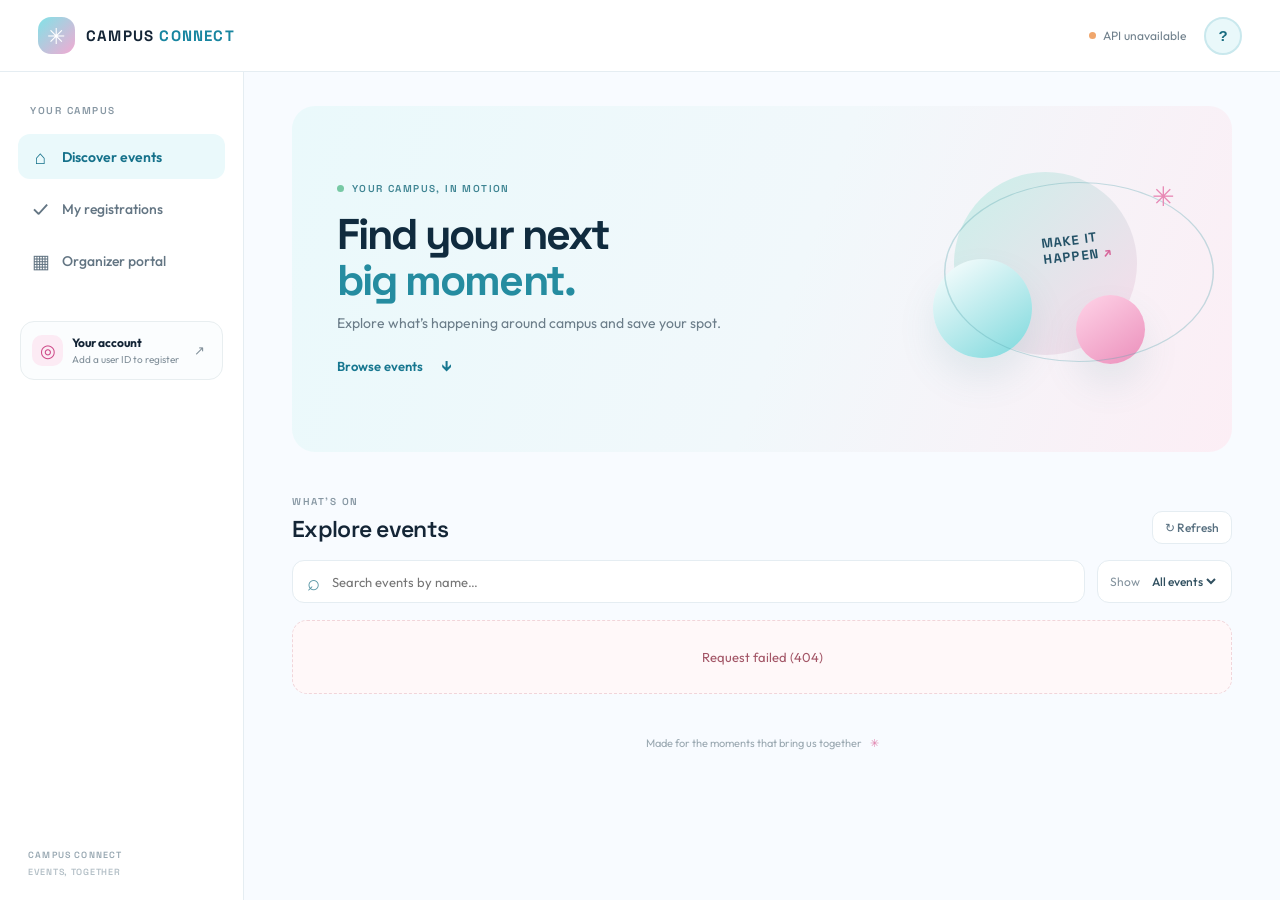
==== public/index.html @ f4934c59 "Prepare Campus Connect for Vercel" ====
<!doctype html>
<html lang="en">
<head>
  <meta charset="utf-8">
  <meta name="viewport" content="width=device-width,initial-scale=1">
  <meta name="theme-color" content="#f8fbff">
  <title>Campus Connect</title>
  <link rel="preconnect" href="https://fonts.googleapis.com">
  <link href="https://fonts.googleapis.com/css2?family=Outfit:wght@400;500;600;700&family=Space+Grotesk:wght@500;600;700&display=swap" rel="stylesheet">
  <link rel="stylesheet" href="./styles.css">
  <script defer src="./config.js"></script>
  <script defer src="./app.js"></script>
</head>
<body>
  <header class="topbar"><a class="brand" href="#discover" aria-label="Campus Connect home"><span class="brand-mark">✳</span><span>CAMPUS <b>CONNECT</b></span></a><div class="top-actions"><span id="connection" class="connection"><i></i> Connecting</span><button id="identity-button" class="avatar" title="Set your user ID">?</button></div></header>
  <aside class="sidebar"><div><p class="eyebrow">YOUR CAMPUS</p><nav aria-label="Main navigation"><a href="#discover" data-view="discover" class="nav-link active"><span>⌂</span> Discover events</a><a href="#registered" data-view="registered" class="nav-link"><span>✓</span> My registrations</a><a href="#organizer" data-view="organizer" class="nav-link"><span>▦</span> Organizer portal</a></nav><div class="identity-card"><span class="identity-icon">◎</span><div><strong>Your account</strong><small id="identity-label">Add a user ID to register</small></div><button id="edit-identity" aria-label="Set user ID">↗</button></div></div><div class="side-foot">CAMPUS CONNECT <span>EVENTS, TOGETHER</span></div></aside>
  <main class="main"><div class="content">
    <section id="view-discover" class="view">
      <div class="hero"><div class="hero-copy"><span class="kicker"><i></i> YOUR CAMPUS, IN MOTION</span><h1>Find your next<br><em>big moment.</em></h1><p>Explore what’s happening around campus and save your spot.</p><a class="hero-link" href="#event-list">Browse events <span>↓</span></a></div><div class="hero-art" aria-hidden="true"><div class="sun"></div><div class="orb orb-one"></div><div class="orb orb-two"></div><div class="art-note">MAKE IT<br>HAPPEN <b>↗</b></div><div class="art-line"></div><span class="art-star">✳</span></div></div>
      <div class="section-heading" id="event-list"><div><span class="eyebrow">WHAT’S ON</span><h2>Explore events</h2></div><button class="quiet-button" id="refresh-events">↻ <span>Refresh</span></button></div>
      <div class="toolbar"><label class="search"><span>⌕</span><input id="search" type="search" placeholder="Search events by name…" aria-label="Search events"></label><label class="filter"><span>Show</span><select id="status-filter"><option value="">All events</option><option value="open">Open</option><option value="active">Active</option><option value="published">Published</option></select></label></div>
      <div id="events" class="event-grid" aria-live="polite"></div>
    </section>
    <section id="view-registered" class="view hidden"><div class="page-heading"><span class="eyebrow">YOUR CAMPUS JOURNEY</span><h1>My registrations</h1><p>Events you’ve signed up for, all in one place.</p></div><div id="registrations" class="stack" aria-live="polite"></div></section>
    <section id="view-organizer" class="view hidden"><div class="page-heading"><span class="eyebrow">ORGANIZER TOOLS</span><h1>Attendee lookup</h1><p>Choose one of your events to view its registered attendees.</p></div><div class="panel organizer-panel"><label>Organizer ID<input id="organizer-id" placeholder="Organizer UUID" autocomplete="off"></label><label>Event<select id="organizer-event"><option value="">Load events first</option></select></label><button class="button primary" id="load-attendees">View attendees <span>→</span></button></div><div id="attendees" class="stack" aria-live="polite"></div><p class="hint">The API checks that this ID belongs to the selected event’s organizer.</p></section>
    <footer>Made for the moments that bring us together <span>✳</span></footer>
  </div></main>
  <dialog id="identity-dialog"><form method="dialog" id="identity-form"><button class="dialog-close" value="cancel" aria-label="Close">×</button><span class="eyebrow">CAMPUS CONNECT</span><h2>Set your account ID</h2><p>Use the UUID for your user record. The API uses it to create and find registrations.</p><label>User ID<input id="user-id" placeholder="xxxxxxxx-xxxx-xxxx-xxxx-xxxxxxxxxxxx" autocomplete="off" required></label><div class="dialog-actions"><button class="button secondary" value="cancel">Cancel</button><button class="button primary" id="save-identity" value="default">Save ID <span>→</span></button></div></form></dialog>
  <div id="toast" class="toast" role="status" aria-live="polite"></div>
</body>
</html>
---- public/styles.css ----
:root{font-family:Outfit, sans-serif;color:#142536;background:#f8fbff;font-synthesis:none;--ink:#142536;--muted:#70808c;--cyan:#72d8e7;--pink:#f39bc6;--line:#e5edf2;--surface:#fff;--navy:#112638}*{box-sizing:border-box}body{margin:0;min-height:100vh}.topbar{height:72px;background:#ffffffed;backdrop-filter:blur(16px);border-bottom:1px solid var(--line);display:flex;align-items:center;justify-content:space-between;padding:0 38px;position:sticky;top:0;z-index:5}.brand{display:flex;align-items:center;gap:11px;color:var(--ink);font:700 15px 'Space Grotesk',sans-serif;letter-spacing:.08em;text-decoration:none}.brand b{color:#1885a0}.brand-mark{display:grid;place-items:center;width:37px;height:37px;border-radius:13px;background:linear-gradient(135deg,#81e3e7,#f3a9d2);color:white;font-size:22px}.top-actions{display:flex;align-items:center;gap:18px}.connection{font-size:12px;color:var(--muted);display:flex;align-items:center;gap:7px}.connection i,.kicker i{width:7px;height:7px;background:#77c9a4;border-radius:50%}.connection.offline i{background:#f0a66c}.avatar{border:2px solid #c9e8ed;background:#e9f8fa;color:#176c80;border-radius:50%;width:38px;height:38px;font-weight:700;font-size:15px;cursor:pointer}.sidebar{position:fixed;left:0;top:72px;bottom:0;width:244px;background:#fff;border-right:1px solid var(--line);padding:32px 18px 22px;display:flex;flex-direction:column;justify-content:space-between}.eyebrow{font:600 10px 'Space Grotesk',sans-serif;letter-spacing:.15em;color:#8797a3}.sidebar .eyebrow{padding:0 12px;margin:0 0 17px}.sidebar nav{display:grid;gap:7px}.nav-link{height:45px;padding:0 13px;border-radius:12px;color:#637583;display:flex;align-items:center;gap:12px;text-decoration:none;font-size:14px;font-weight:500}.nav-link span{font-size:19px;width:19px;text-align:center}.nav-link:hover,.nav-link.active{background:#eaf9fb;color:#16728b}.nav-link.active{font-weight:600}.identity-card{margin:38px 2px 0;padding:13px 11px;border:1px solid #e8eef0;background:#fbfdfe;border-radius:14px;display:flex;align-items:center;gap:9px}.identity-icon{width:31px;height:31px;border-radius:10px;background:#fcebf4;color:#ce4b89;display:grid;place-items:center;font-size:18px}.identity-card strong,.identity-card small{display:block}.identity-card strong{font-size:12px}.identity-card small{margin-top:3px;color:#82909a;font-size:10px;max-width:130px;overflow:hidden;text-overflow:ellipsis}.identity-card button{margin-left:auto;border:0;background:none;color:#82909a;cursor:pointer}.side-foot{font:600 9px 'Space Grotesk',sans-serif;letter-spacing:.13em;color:#97a7b1;padding:0 10px}.side-foot span{display:block;margin-top:5px;letter-spacing:.08em;color:#b4c0c7}.main{margin-left:244px}.content{max-width:1190px;margin:auto;padding:34px 48px 22px}.hero{min-height:300px;border-radius:23px;background:linear-gradient(110deg,#eaf9fb 0%,#f1f8fb 53%,#fceef5 100%);padding:38px 45px;display:flex;align-items:center;justify-content:space-between;overflow:hidden;position:relative}.hero-copy{position:relative;z-index:2}.kicker{display:flex;align-items:center;gap:8px;color:#3e8492;font:600 10px 'Space Grotesk',sans-serif;letter-spacing:.14em}.hero h1,.page-heading h1{font:700 43px/1.08 'Space Grotesk',sans-serif;letter-spacing:-.045em;margin:17px 0 10px;color:#102b3e}.hero h1 em{font-style:normal;color:#258ca0}.hero p,.page-heading p{color:#6b7d89;margin:0;font-size:14px}.hero-link{display:inline-flex;gap:18px;align-items:center;margin-top:23px;text-decoration:none;color:#177790;font-size:13px;font-weight:600}.hero-link span{font-size:17px}.hero-art{height:270px;width:42%;align-self:flex-end;position:relative}.sun{position:absolute;width:183px;height:183px;border-radius:50%;right:50px;top:28px;background:linear-gradient(135deg,#c5f0e9,#f9d8e9);opacity:.9}.orb{position:absolute;border-radius:50%;box-shadow:0 20px 36px #508c9a20}.orb-one{height:99px;width:99px;right:155px;top:115px;background:linear-gradient(145deg,#fff,#7bd8dc)}.orb-two{height:69px;width:69px;right:42px;top:151px;background:linear-gradient(145deg,#ffd4e8,#eb8fbb)}.art-note{position:absolute;right:75px;top:88px;z-index:1;font:700 13px/1.25 'Space Grotesk',sans-serif;letter-spacing:.1em;color:#245267;transform:rotate(-7deg)}.art-note b{color:#d6659a}.art-line{position:absolute;right:18px;top:38px;width:180px;height:180px;border:1px solid #58a4ad55;border-radius:50%;transform:scaleX(1.5) rotate(-30deg)}.art-star{position:absolute;top:35px;right:12px;color:#e889b5;font-size:27px}.section-heading{display:flex;justify-content:space-between;align-items:end;margin:37px 0 16px}.section-heading h2{margin:5px 0 0;font:600 23px 'Space Grotesk',sans-serif;letter-spacing:-.03em}.quiet-button{border:1px solid var(--line);background:#fff;border-radius:10px;padding:8px 12px;color:#587080;cursor:pointer;font:500 12px Outfit}.toolbar{display:flex;gap:12px;margin-bottom:17px}.search{height:43px;display:flex;align-items:center;gap:10px;border:1px solid var(--line);background:#fff;border-radius:12px;padding:0 14px;flex:1;color:#5795a4}.search span{font-size:22px}.search input{border:0;outline:0;background:none;width:100%;font:400 13px Outfit;color:var(--ink)}.filter{height:43px;background:#fff;border:1px solid var(--line);border-radius:12px;padding:0 12px;display:flex;align-items:center;gap:8px;color:#84939e;font-size:12px}.filter select{border:0;outline:0;color:#315060;background:transparent;font:500 12px Outfit}.event-grid{display:grid;grid-template-columns:repeat(3,minmax(0,1fr));gap:16px}.event-card{border:1px solid var(--line);background:#fff;border-radius:16px;padding:18px;min-height:191px;display:flex;flex-direction:column;justify-content:space-between;box-shadow:0 3px 13px #31546a05;transition:transform .2s,box-shadow .2s}.event-card:hover{transform:translateY(-2px);box-shadow:0 12px 25px #31546a12}.event-card-top{display:flex;justify-content:space-between;align-items:center}.event-symbol{width:36px;height:36px;border-radius:11px;background:#e8f8fa;display:grid;place-items:center;color:#24889a;font-size:17px}.status{font:600 10px 'Space Grotesk',sans-serif;text-transform:capitalize;border-radius:20px;padding:6px 9px;background:#eef8f1;color:#438464}.status.closed{background:#f4f1ef;color:#947c6c}.event-card h3{font:600 17px/1.3 'Space Grotesk',sans-serif;margin:14px 0 5px;overflow-wrap:anywhere}.event-meta{font-size:12px;color:#7a8b96}.event-foot{display:flex;justify-content:space-between;align-items:center;margin-top:18px;padding-top:13px;border-top:1px solid #f0f3f5}.event-foot small{color:#81909a;font-size:11px}.button{border:0;border-radius:10px;padding:10px 14px;font:600 12px Outfit;cursor:pointer;transition:filter .15s,transform .15s}.button:hover{filter:brightness(.97);transform:translateY(-1px)}.button.primary{background:#1b839a;color:#fff}.button.secondary{background:#eff5f7;color:#43606e}.button:disabled{opacity:.48;cursor:not-allowed;transform:none}.event-foot .button{padding:8px 12px}.page-heading{padding:22px 0 24px}.page-heading h1{font-size:34px;margin:9px 0}.stack{display:grid;gap:12px}.registration,.attendee,.panel{background:#fff;border:1px solid var(--line);border-radius:15px;padding:19px}.registration{display:flex;align-items:center;gap:15px}.registration .event-symbol{flex:none}.registration-info{flex:1;min-width:0}.registration h3{margin:0 0 5px;font:600 16px 'Space Grotesk',sans-serif;overflow-wrap:anywhere}.registration p{margin:0;color:#80909a;font-size:12px}.registration time{font-size:11px;color:#95a2aa}.organizer-panel{display:grid;grid-template-columns:1fr 1fr auto;gap:13px;align-items:end}.organizer-panel label,#identity-form label{display:grid;gap:7px;font-size:12px;font-weight:600;color:#536a78}.organizer-panel input,.organizer-panel select,#identity-form input{border:1px solid #dfe8ed;border-radius:10px;padding:11px 12px;background:#fbfdfe;outline:none;font:400 12px Outfit;color:var(--ink);min-width:0}.organizer-panel input:focus,.organizer-panel select:focus,#identity-form input:focus{border-color:#68c7d3;box-shadow:0 0 0 3px #dff5f5}.organizer-panel select{height:40px}.attendee{display:flex;align-items:center;justify-content:space-between}.attendee strong{font-size:13px}.attendee small{color:#82909a}.hint{color:#8b99a2;font-size:11px;margin:12px 3px}footer{display:flex;justify-content:center;gap:8px;padding:42px 0 10px;color:#9aa8b1;font-size:11px}footer span{color:#df80ac}.empty,.loading,.error-box{grid-column:1/-1;padding:28px;border:1px dashed #dce7eb;border-radius:15px;text-align:center;color:#82919a;font-size:13px;background:#ffffffa6}.error-box{border-color:#f1d5da;color:#a35667;background:#fff8f9}.hidden{display:none!important}dialog{border:0;border-radius:18px;padding:0;width:min(440px,calc(100% - 32px));box-shadow:0 25px 100px #14253638;color:var(--ink)}dialog::backdrop{background:#12283b65;backdrop-filter:blur(4px)}#identity-form{padding:30px;position:relative}#identity-form h2{font:600 23px 'Space Grotesk',sans-serif;margin:12px 0 7px}#identity-form p{font-size:13px;line-height:1.6;color:#71818b;margin:0 0 21px}#identity-form label{margin-bottom:18px}.dialog-close{position:absolute;right:17px;top:14px;border:0;background:none;font-size:25px;color:#83929a;cursor:pointer}.dialog-actions{display:flex;justify-content:flex-end;gap:9px}.toast{position:fixed;bottom:24px;left:50%;transform:translate(-50%,20px);opacity:0;pointer-events:none;z-index:10;background:#132b3d;color:#fff;padding:12px 18px;border-radius:11px;box-shadow:0 9px 30px #12283b30;font-size:12px;transition:.22s}.toast.show{opacity:1;transform:translate(-50%,0)}
@media(max-width:1050px){.content{padding:28px}.event-grid{grid-template-columns:repeat(2,minmax(0,1fr))}.hero-art{width:38%}.hero{padding-left:32px}}@media(max-width:740px){.topbar{height:62px;padding:0 17px}.brand{font-size:13px}.connection{font-size:0}.sidebar{top:auto;bottom:0;width:100%;height:64px;padding:6px 8px;background:#fffffff2;border-right:0;border-top:1px solid var(--line);z-index:5}.sidebar>div:first-child{display:contents}.sidebar .eyebrow,.identity-card,.side-foot{display:none}.sidebar nav{display:grid;grid-template-columns:repeat(3,1fr);gap:3px}.nav-link{height:50px;flex-direction:column;justify-content:center;gap:1px;padding:3px;font-size:10px;border-radius:10px}.nav-link span{font-size:17px}.main{margin:0 0 64px}.content{padding:18px 16px}.hero{min-height:267px;padding:26px 22px}.hero h1{font-size:34px}.hero p{font-size:12px;max-width:210px;line-height:1.5}.hero-art{position:absolute;right:-41px;bottom:-32px;width:50%;height:190px;opacity:.67}.sun{width:130px;height:130px;right:56px;top:18px}.orb-one{width:69px;height:69px;right:138px;top:82px}.orb-two{width:52px;height:52px;right:39px;top:102px}.art-note{top:63px;right:70px;font-size:10px}.art-line{width:130px;height:130px;top:14px}.section-heading{margin-top:29px}.section-heading h2{font-size:21px}.event-grid{grid-template-columns:1fr;gap:11px}.event-card{min-height:174px;padding:16px}.toolbar{gap:7px}.filter{padding:0 8px;gap:4px}.filter select{max-width:82px}.page-heading{padding-top:14px}.page-heading h1{font-size:30px}.organizer-panel{grid-template-columns:1fr}.organizer-panel .button{width:100%}.registration{align-items:flex-start;padding:15px}.registration time{display:none}footer{padding:34px 0 10px}.quiet-button span{display:none}}
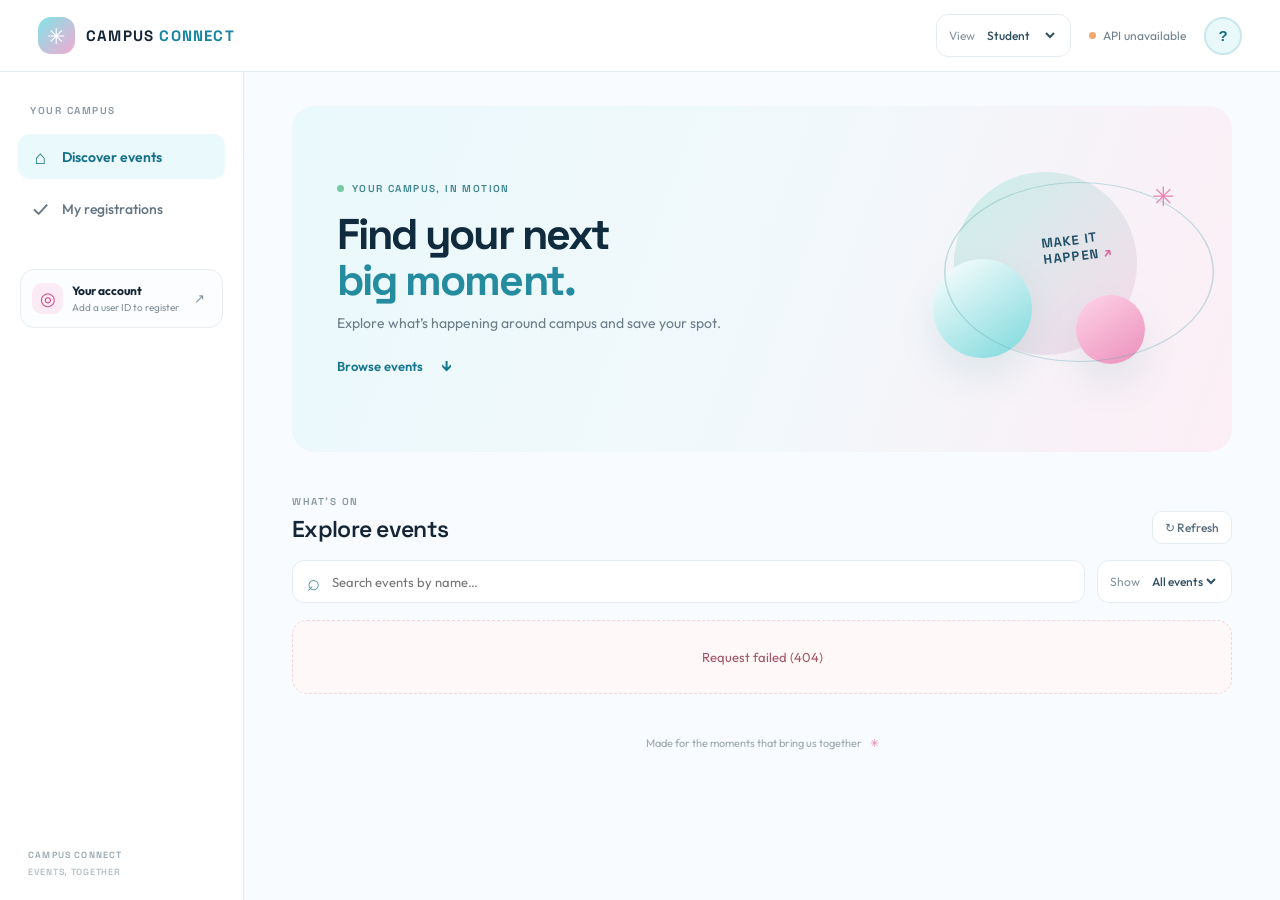
==== commit 19d29cc2: "Add student view and allow upcoming registration Co-authored-by: Copilot <223556219+Copilot@users.no" ====
--- a/public/index.html
+++ b/public/index.html
@@ -12,8 +12,8 @@
   <script defer src="./app.js"></script>
 </head>
 <body>
-  <header class="topbar"><a class="brand" href="#discover" aria-label="Campus Connect home"><span class="brand-mark">✳</span><span>CAMPUS <b>CONNECT</b></span></a><div class="top-actions"><span id="connection" class="connection"><i></i> Connecting</span><button id="identity-button" class="avatar" title="Set your user ID">?</button></div></header>
-  <aside class="sidebar"><div><p class="eyebrow">YOUR CAMPUS</p><nav aria-label="Main navigation"><a href="#discover" data-view="discover" class="nav-link active"><span>⌂</span> Discover events</a><a href="#registered" data-view="registered" class="nav-link"><span>✓</span> My registrations</a><a href="#organizer" data-view="organizer" class="nav-link"><span>▦</span> Organizer portal</a></nav><div class="identity-card"><span class="identity-icon">◎</span><div><strong>Your account</strong><small id="identity-label">Add a user ID to register</small></div><button id="edit-identity" aria-label="Set user ID">↗</button></div></div><div class="side-foot">CAMPUS CONNECT <span>EVENTS, TOGETHER</span></div></aside>
+  <header class="topbar"><a class="brand" href="#discover" aria-label="Campus Connect home"><span class="brand-mark">✳</span><span>CAMPUS <b>CONNECT</b></span></a><div class="top-actions"><label class="filter view-mode"><span>View</span><select id="view-mode" aria-label="Viewing mode"><option value="student">Student</option><option value="organizer">Organizer</option></select></label><span id="connection" class="connection"><i></i> Connecting</span><button id="identity-button" class="avatar" title="Set your user ID">?</button></div></header>
+  <aside class="sidebar"><div><p class="eyebrow">YOUR CAMPUS</p><nav aria-label="Main navigation"><a href="#discover" data-view="discover" class="nav-link active"><span>⌂</span> Discover events</a><a href="#registered" data-view="registered" class="nav-link"><span>✓</span> My registrations</a><a href="#organizer" data-view="organizer" class="nav-link hidden"><span>▦</span> Organizer portal</a></nav><div class="identity-card"><span class="identity-icon">◎</span><div><strong>Your account</strong><small id="identity-label">Add a user ID to register</small></div><button id="edit-identity" aria-label="Set user ID">↗</button></div></div><div class="side-foot">CAMPUS CONNECT <span>EVENTS, TOGETHER</span></div></aside>
   <main class="main"><div class="content">
     <section id="view-discover" class="view">
       <div class="hero"><div class="hero-copy"><span class="kicker"><i></i> YOUR CAMPUS, IN MOTION</span><h1>Find your next<br><em>big moment.</em></h1><p>Explore what’s happening around campus and save your spot.</p><a class="hero-link" href="#event-list">Browse events <span>↓</span></a></div><div class="hero-art" aria-hidden="true"><div class="sun"></div><div class="orb orb-one"></div><div class="orb orb-two"></div><div class="art-note">MAKE IT<br>HAPPEN <b>↗</b></div><div class="art-line"></div><span class="art-star">✳</span></div></div>
